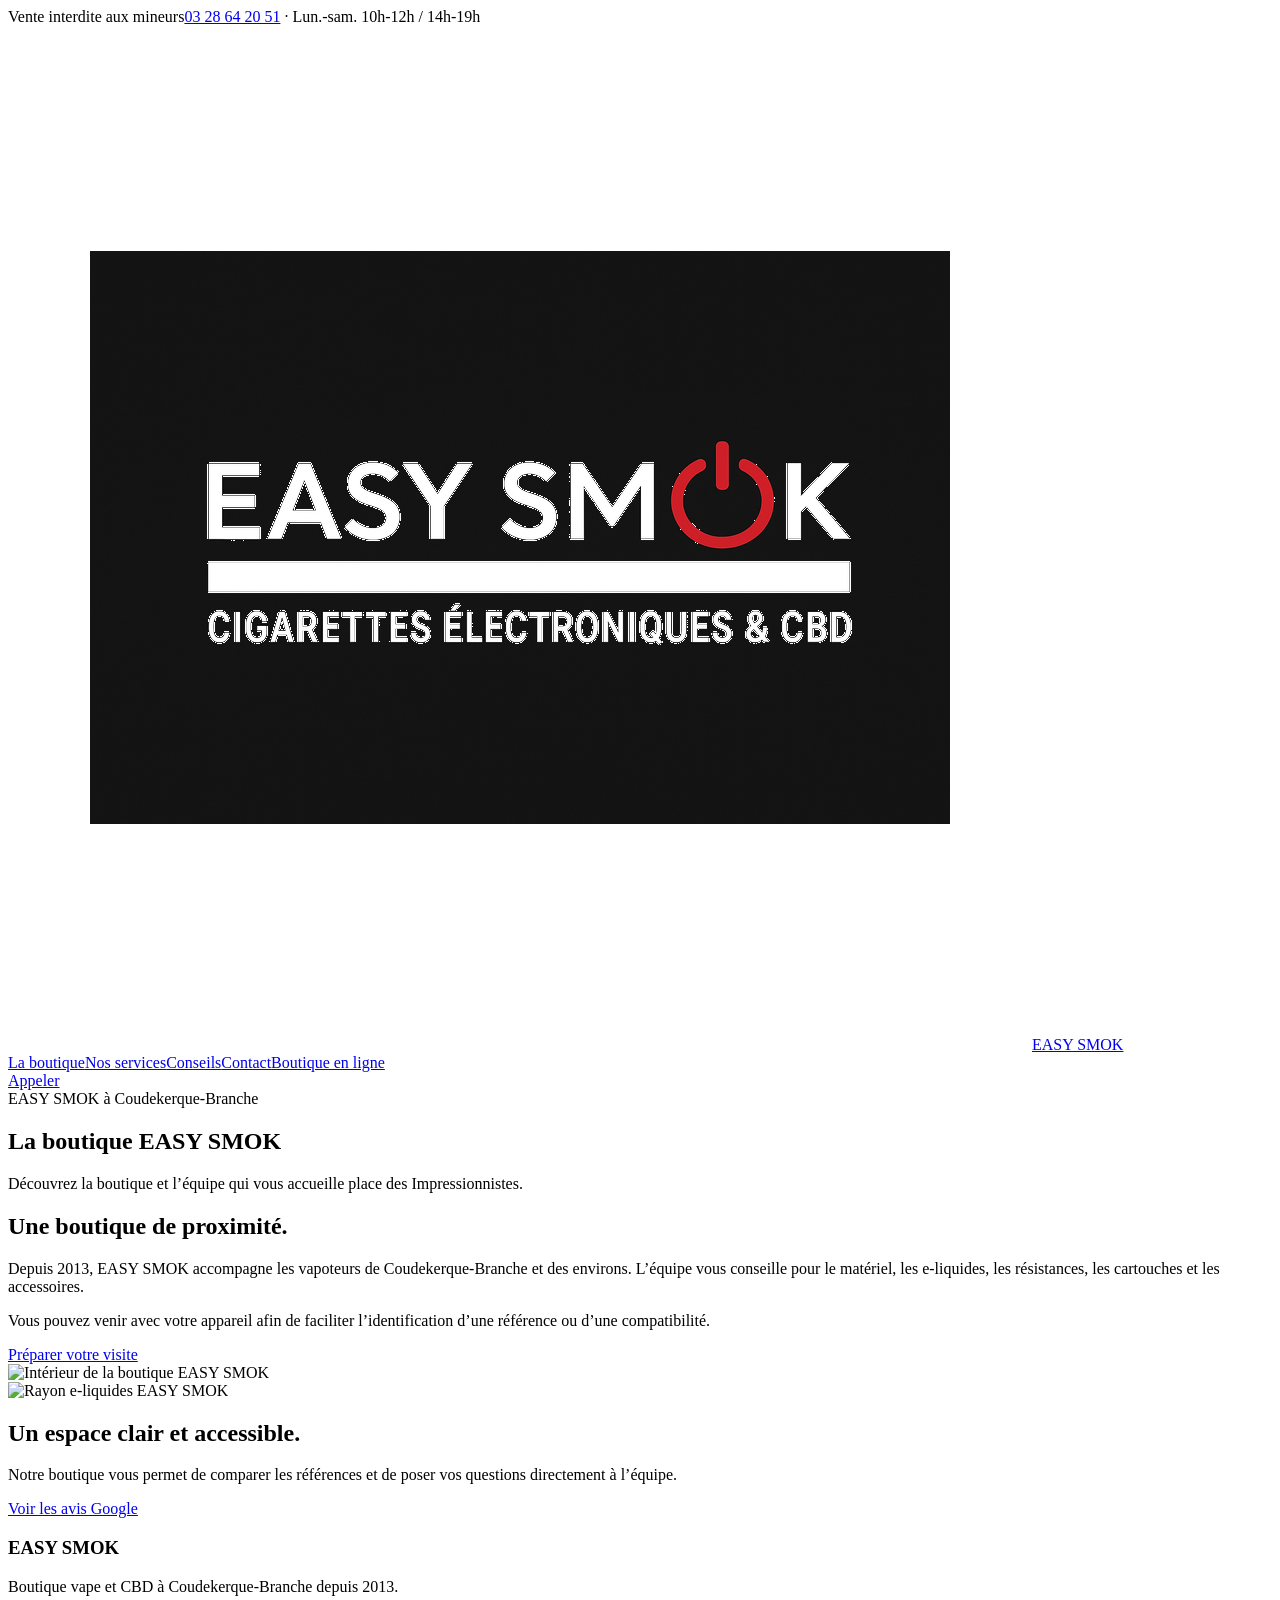
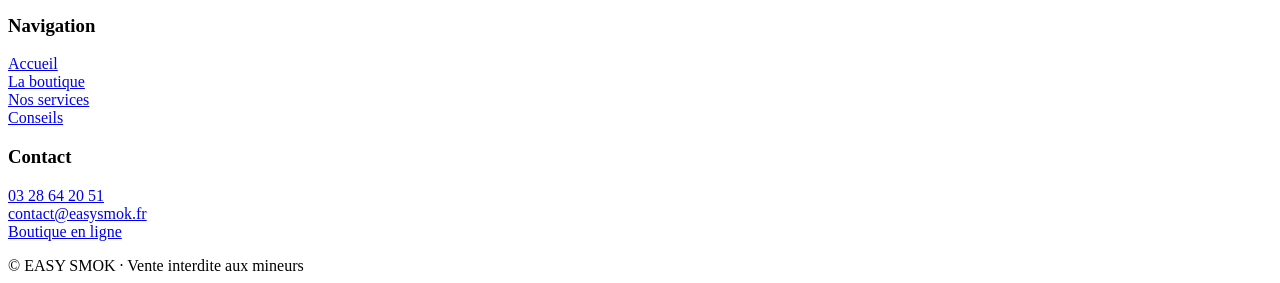
==== boutique.html @ bf8163ad "Add files via upload" ====
<!doctype html><html lang="fr"><head><meta charset="utf-8"><meta name="viewport" content="width=device-width, initial-scale=1"><title>La boutique EASY SMOK | EASY SMOK</title><meta name="description" content="Découvrez la boutique et l’équipe qui vous accueille place des Impressionnistes."><link rel="stylesheet" href="/assets/site.css"><link rel="icon" href="/assets/logo_easy_smok_apple_1024_transparent.png"></head><body><div class="top"><div class="wrap"><span>Vente interdite aux mineurs</span><span><a href="tel:+33328642051">03 28 64 20 51</a> · Lun.-sam. 10h-12h / 14h-19h</span></div></div><header class="header"><div class="wrap nav"><a class="logo" href="/"><img src="/assets/logo_easy_smok_apple_1024_transparent.png" alt="EASY SMOK"><span>EASY SMOK</span></a><nav class="menu"><a href="/boutique.html">La boutique</a><a href="/services.html">Nos services</a><a href="/conseils.html">Conseils</a><a href="/contact.html">Contact</a><a class="btn btn-red" href="https://easysmok.eproshopping.fr/" target="_blank" rel="noopener">Boutique en ligne</a></nav><a class="btn btn-outline mobile-call" href="tel:+33328642051">Appeler</a></div></header><main><section class="page-head"><div class="wrap"><div class="eyebrow">EASY SMOK à Coudekerque-Branche</div><h1>La boutique EASY SMOK</h1><p class="intro">Découvrez la boutique et l’équipe qui vous accueille place des Impressionnistes.</p></div></section><section class="section"><div class="wrap page-content"><div class="split"><div><h2>Une boutique de proximité.</h2><p>Depuis 2013, EASY SMOK accompagne les vapoteurs de Coudekerque-Branche et des environs. L’équipe vous conseille pour le matériel, les e-liquides, les résistances, les cartouches et les accessoires.</p><p>Vous pouvez venir avec votre appareil afin de faciliter l’identification d’une référence ou d’une compatibilité.</p><a class="btn btn-red" href="/contact.html">Préparer votre visite</a></div><img class="photo" src="/assets/photos/interieur-easy-smok.jpg" alt="Intérieur de la boutique EASY SMOK"></div><div class="section"><div class="split"><img class="photo" src="/assets/photos/rayon-e-liquides.jpg" alt="Rayon e-liquides EASY SMOK"><div><h2>Un espace clair et accessible.</h2><p>Notre boutique vous permet de comparer les références et de poser vos questions directement à l’équipe.</p><a class="btn btn-outline" href="https://share.google/ud11v9rca5r6Lkgyx" target="_blank" rel="noopener">Voir les avis Google</a></div></div></div></div></section></main><footer class="footer"><div class="wrap footer-grid"><div><h3>EASY SMOK</h3><p>Boutique vape et CBD à Coudekerque-Branche depuis 2013.</p></div><div><h3>Navigation</h3><p><a href="/">Accueil</a><br><a href="/boutique.html">La boutique</a><br><a href="/services.html">Nos services</a><br><a href="/conseils.html">Conseils</a></p></div><div><h3>Contact</h3><p><a href="tel:+33328642051">03 28 64 20 51</a><br><a href="mailto:contact@easysmok.fr">contact@easysmok.fr</a><br><a href="https://easysmok.eproshopping.fr/" target="_blank" rel="noopener">Boutique en ligne</a></p></div></div><div class="wrap copyright">© EASY SMOK · Vente interdite aux mineurs</div></footer></body></html>
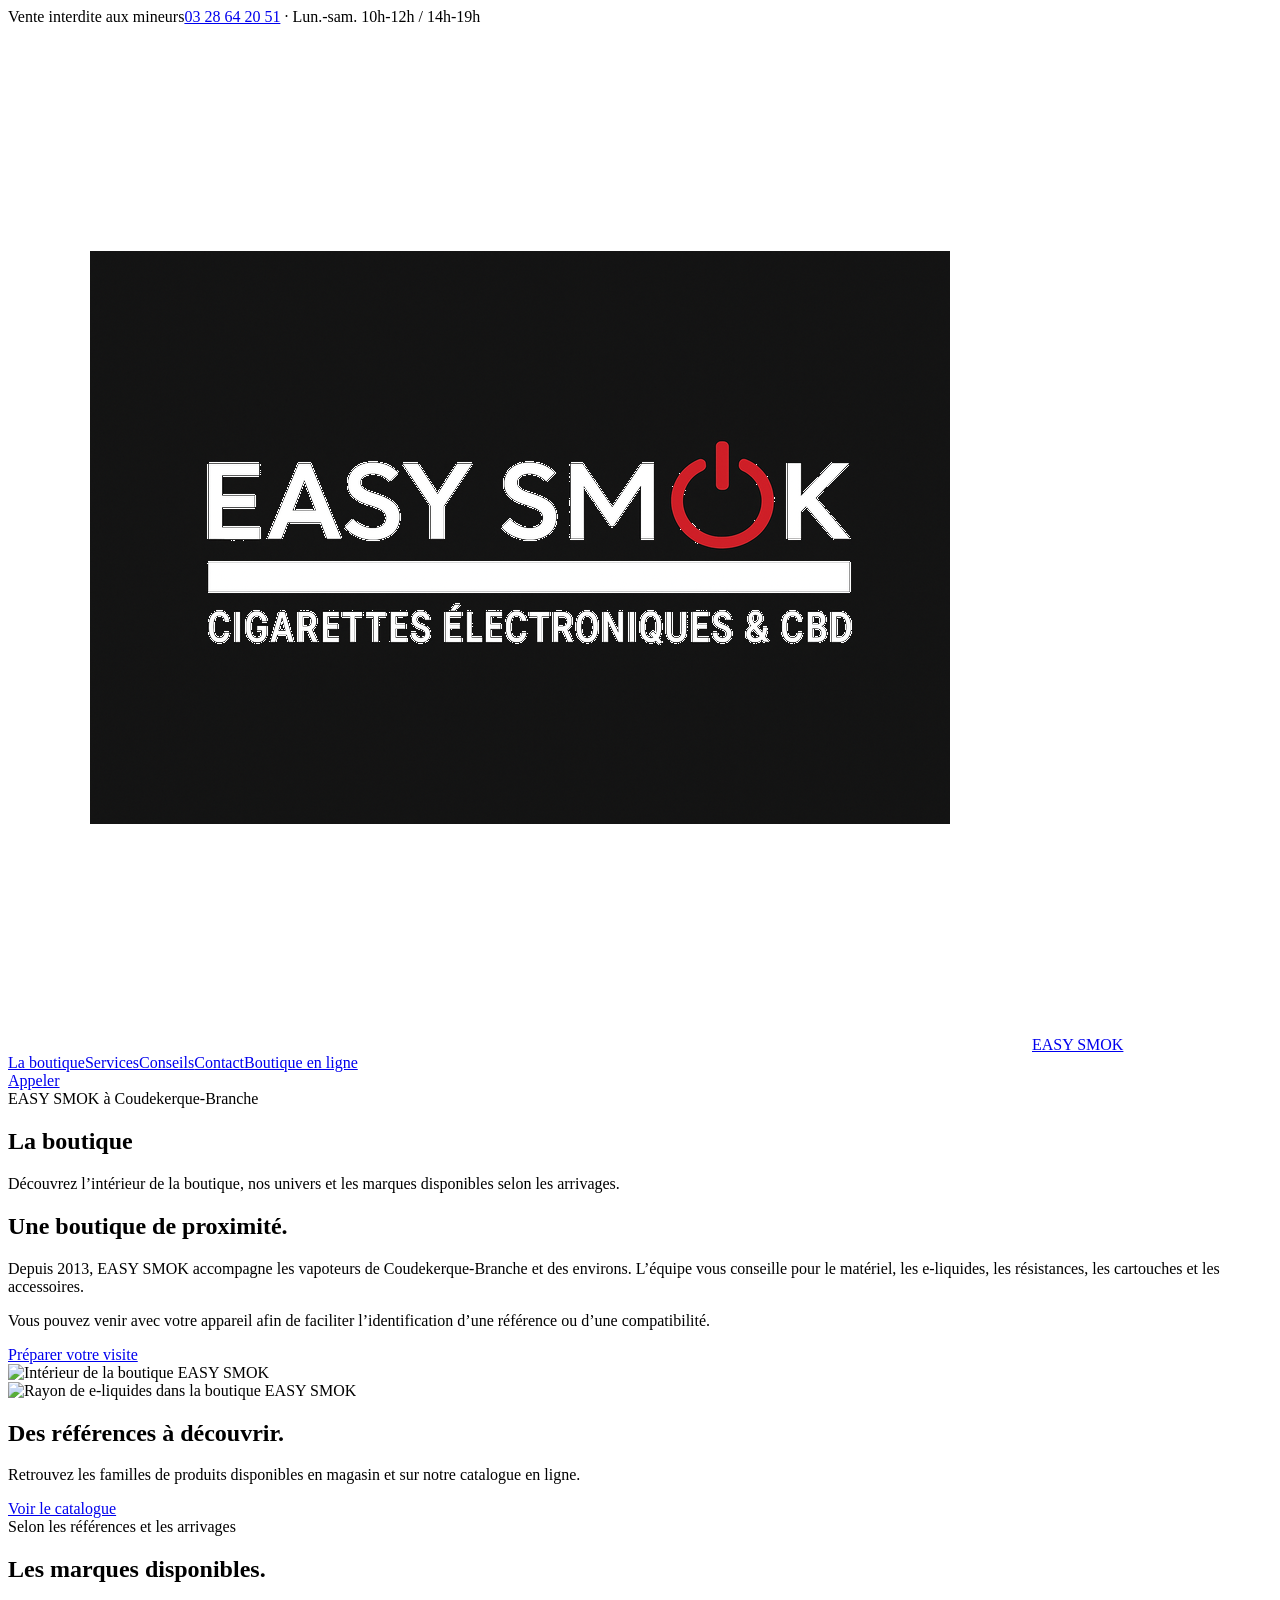
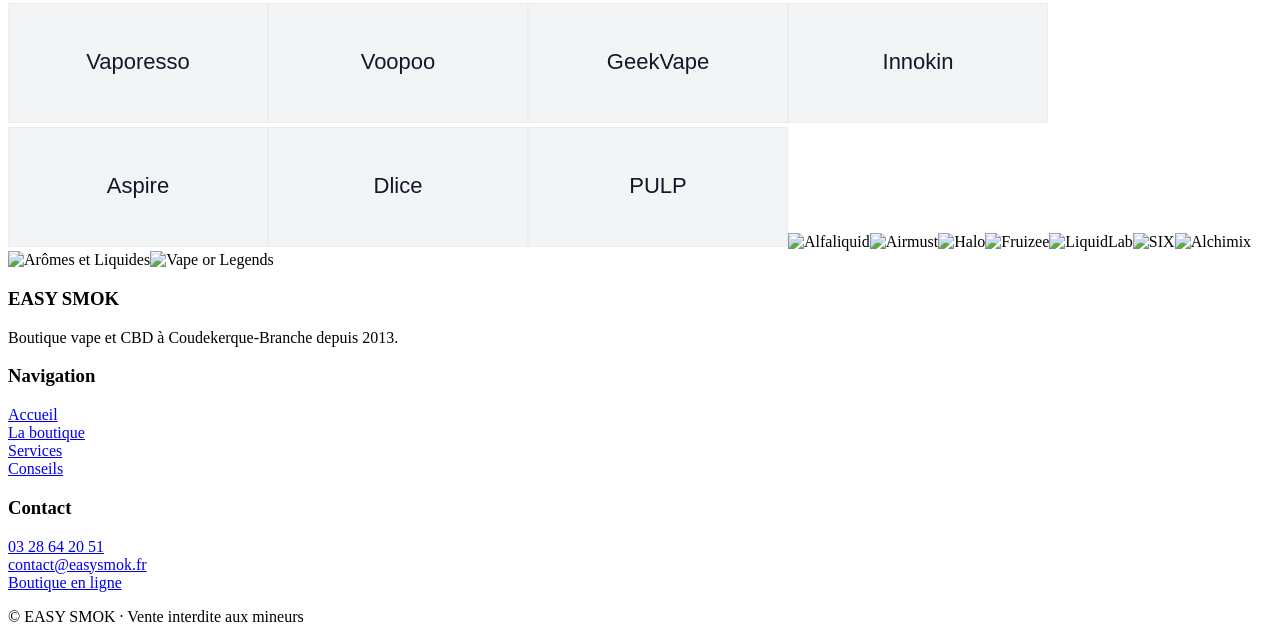
==== commit 17480d5e: "Add files via upload" ====
--- a/boutique.html
+++ b/boutique.html
@@ -1 +1 @@
-<!doctype html><html lang="fr"><head><meta charset="utf-8"><meta name="viewport" content="width=device-width, initial-scale=1"><title>La boutique EASY SMOK | EASY SMOK</title><meta name="description" content="Découvrez la boutique et l’équipe qui vous accueille place des Impressionnistes."><link rel="stylesheet" href="/assets/site.css"><link rel="icon" href="/assets/logo_easy_smok_apple_1024_transparent.png"></head><body><div class="top"><div class="wrap"><span>Vente interdite aux mineurs</span><span><a href="tel:+33328642051">03 28 64 20 51</a> · Lun.-sam. 10h-12h / 14h-19h</span></div></div><header class="header"><div class="wrap nav"><a class="logo" href="/"><img src="/assets/logo_easy_smok_apple_1024_transparent.png" alt="EASY SMOK"><span>EASY SMOK</span></a><nav class="menu"><a href="/boutique.html">La boutique</a><a href="/services.html">Nos services</a><a href="/conseils.html">Conseils</a><a href="/contact.html">Contact</a><a class="btn btn-red" href="https://easysmok.eproshopping.fr/" target="_blank" rel="noopener">Boutique en ligne</a></nav><a class="btn btn-outline mobile-call" href="tel:+33328642051">Appeler</a></div></header><main><section class="page-head"><div class="wrap"><div class="eyebrow">EASY SMOK à Coudekerque-Branche</div><h1>La boutique EASY SMOK</h1><p class="intro">Découvrez la boutique et l’équipe qui vous accueille place des Impressionnistes.</p></div></section><section class="section"><div class="wrap page-content"><div class="split"><div><h2>Une boutique de proximité.</h2><p>Depuis 2013, EASY SMOK accompagne les vapoteurs de Coudekerque-Branche et des environs. L’équipe vous conseille pour le matériel, les e-liquides, les résistances, les cartouches et les accessoires.</p><p>Vous pouvez venir avec votre appareil afin de faciliter l’identification d’une référence ou d’une compatibilité.</p><a class="btn btn-red" href="/contact.html">Préparer votre visite</a></div><img class="photo" src="/assets/photos/interieur-easy-smok.jpg" alt="Intérieur de la boutique EASY SMOK"></div><div class="section"><div class="split"><img class="photo" src="/assets/photos/rayon-e-liquides.jpg" alt="Rayon e-liquides EASY SMOK"><div><h2>Un espace clair et accessible.</h2><p>Notre boutique vous permet de comparer les références et de poser vos questions directement à l’équipe.</p><a class="btn btn-outline" href="https://share.google/ud11v9rca5r6Lkgyx" target="_blank" rel="noopener">Voir les avis Google</a></div></div></div></div></section></main><footer class="footer"><div class="wrap footer-grid"><div><h3>EASY SMOK</h3><p>Boutique vape et CBD à Coudekerque-Branche depuis 2013.</p></div><div><h3>Navigation</h3><p><a href="/">Accueil</a><br><a href="/boutique.html">La boutique</a><br><a href="/services.html">Nos services</a><br><a href="/conseils.html">Conseils</a></p></div><div><h3>Contact</h3><p><a href="tel:+33328642051">03 28 64 20 51</a><br><a href="mailto:contact@easysmok.fr">contact@easysmok.fr</a><br><a href="https://easysmok.eproshopping.fr/" target="_blank" rel="noopener">Boutique en ligne</a></p></div></div><div class="wrap copyright">© EASY SMOK · Vente interdite aux mineurs</div></footer></body></html>+<!doctype html><html lang="fr"><head><meta charset="utf-8"><meta name="viewport" content="width=device-width, initial-scale=1"><title>La boutique | EASY SMOK</title><meta name="description" content="Découvrez l’intérieur de la boutique, nos univers et les marques disponibles selon les arrivages."><link rel="stylesheet" href="/assets/site.css"><link rel="icon" href="/assets/logo_easy_smok_apple_1024_transparent.png"></head><body><div class="notice-bar"><div class="container"><span>Vente interdite aux mineurs</span><span><a href="tel:+33328642051">03 28 64 20 51</a> · Lun.-sam. 10h-12h / 14h-19h</span></div></div><header class="header"><div class="container navigation"><a class="brand" href="/"><img src="/assets/logo_easy_smok_apple_1024_transparent.png" alt="Logo EASY SMOK"><span class="brand-name">EASY SMOK</span></a><nav class="nav-links"><a href="/boutique.html">La boutique</a><a href="/services.html">Services</a><a href="/conseils.html">Conseils</a><a href="/contact.html">Contact</a><a class="button button-red" href="https://easysmok.eproshopping.fr/" target="_blank" rel="noopener">Boutique en ligne</a></nav><a class="button button-outline mobile-button" href="tel:+33328642051">Appeler</a></div></header><main><section class="page-hero"><div class="container"><div class="kicker">EASY SMOK à Coudekerque-Branche</div><h1>La boutique</h1><p class="section-lead">Découvrez l’intérieur de la boutique, nos univers et les marques disponibles selon les arrivages.</p></div></section><section class="section"><div class="container page-content"><div class="photo-split"><div><h2>Une boutique de proximité.</h2><p>Depuis 2013, EASY SMOK accompagne les vapoteurs de Coudekerque-Branche et des environs. L’équipe vous conseille pour le matériel, les e-liquides, les résistances, les cartouches et les accessoires.</p><p>Vous pouvez venir avec votre appareil afin de faciliter l’identification d’une référence ou d’une compatibilité.</p><a class="button button-red" href="/contact.html">Préparer votre visite</a></div><img src="/assets/photos/interieur-easy-smok.jpg" alt="Intérieur de la boutique EASY SMOK"></div><div class="section"><div class="photo-split"><img src="/assets/photos/rayon-e-liquides.jpg" alt="Rayon de e-liquides dans la boutique EASY SMOK"><div><h2>Des références à découvrir.</h2><p>Retrouvez les familles de produits disponibles en magasin et sur notre catalogue en ligne.</p><a class="button button-red" href="https://easysmok.eproshopping.fr/" target="_blank" rel="noopener">Voir le catalogue</a></div></div></div><div><div class="kicker">Selon les références et les arrivages</div><h2>Les marques disponibles.</h2><div class="brand-list"><img src="/assets/brands/vaporesso.svg" alt="Vaporesso"><img src="/assets/brands/voopoo.svg" alt="Voopoo"><img src="/assets/brands/geekvape.svg" alt="GeekVape"><img src="/assets/brands/innokin.svg" alt="Innokin"><img src="/assets/brands/aspire.svg" alt="Aspire"><img src="/assets/brands/dlice.svg" alt="Dlice"><img src="/assets/brands/pulp.svg" alt="Pulp"><img src="/assets/brands-official/alfaliquid.png" alt="Alfaliquid"><img src="/assets/brands-official/airmust.png" alt="Airmust"><img src="/assets/brands-official/halo.jpg" alt="Halo"><img src="/assets/brands-official/fruizee.jpg" alt="Fruizee"><img src="/assets/brands-official/liquidlab.webp" alt="LiquidLab"><img src="/assets/brands-official/six.jpg" alt="SIX"><img src="/assets/brands-official/alchimix.gif" alt="Alchimix"><img src="/assets/brands-official/arome-et-liquide.webp" alt="Arômes et Liquides"><img src="/assets/brands-official/vape-of-legends.png" alt="Vape or Legends"></div></div></div></section></main><footer class="footer"><div class="container footer-grid"><div><h3>EASY SMOK</h3><p>Boutique vape et CBD à Coudekerque-Branche depuis 2013.</p></div><div><h3>Navigation</h3><p><a href="/">Accueil</a><br><a href="/boutique.html">La boutique</a><br><a href="/services.html">Services</a><br><a href="/conseils.html">Conseils</a></p></div><div><h3>Contact</h3><p><a href="tel:+33328642051">03 28 64 20 51</a><br><a href="mailto:contact@easysmok.fr">contact@easysmok.fr</a><br><a href="https://easysmok.eproshopping.fr/" target="_blank" rel="noopener">Boutique en ligne</a></p></div></div><div class="container footer-bottom">© EASY SMOK · Vente interdite aux mineurs</div></footer></body></html>
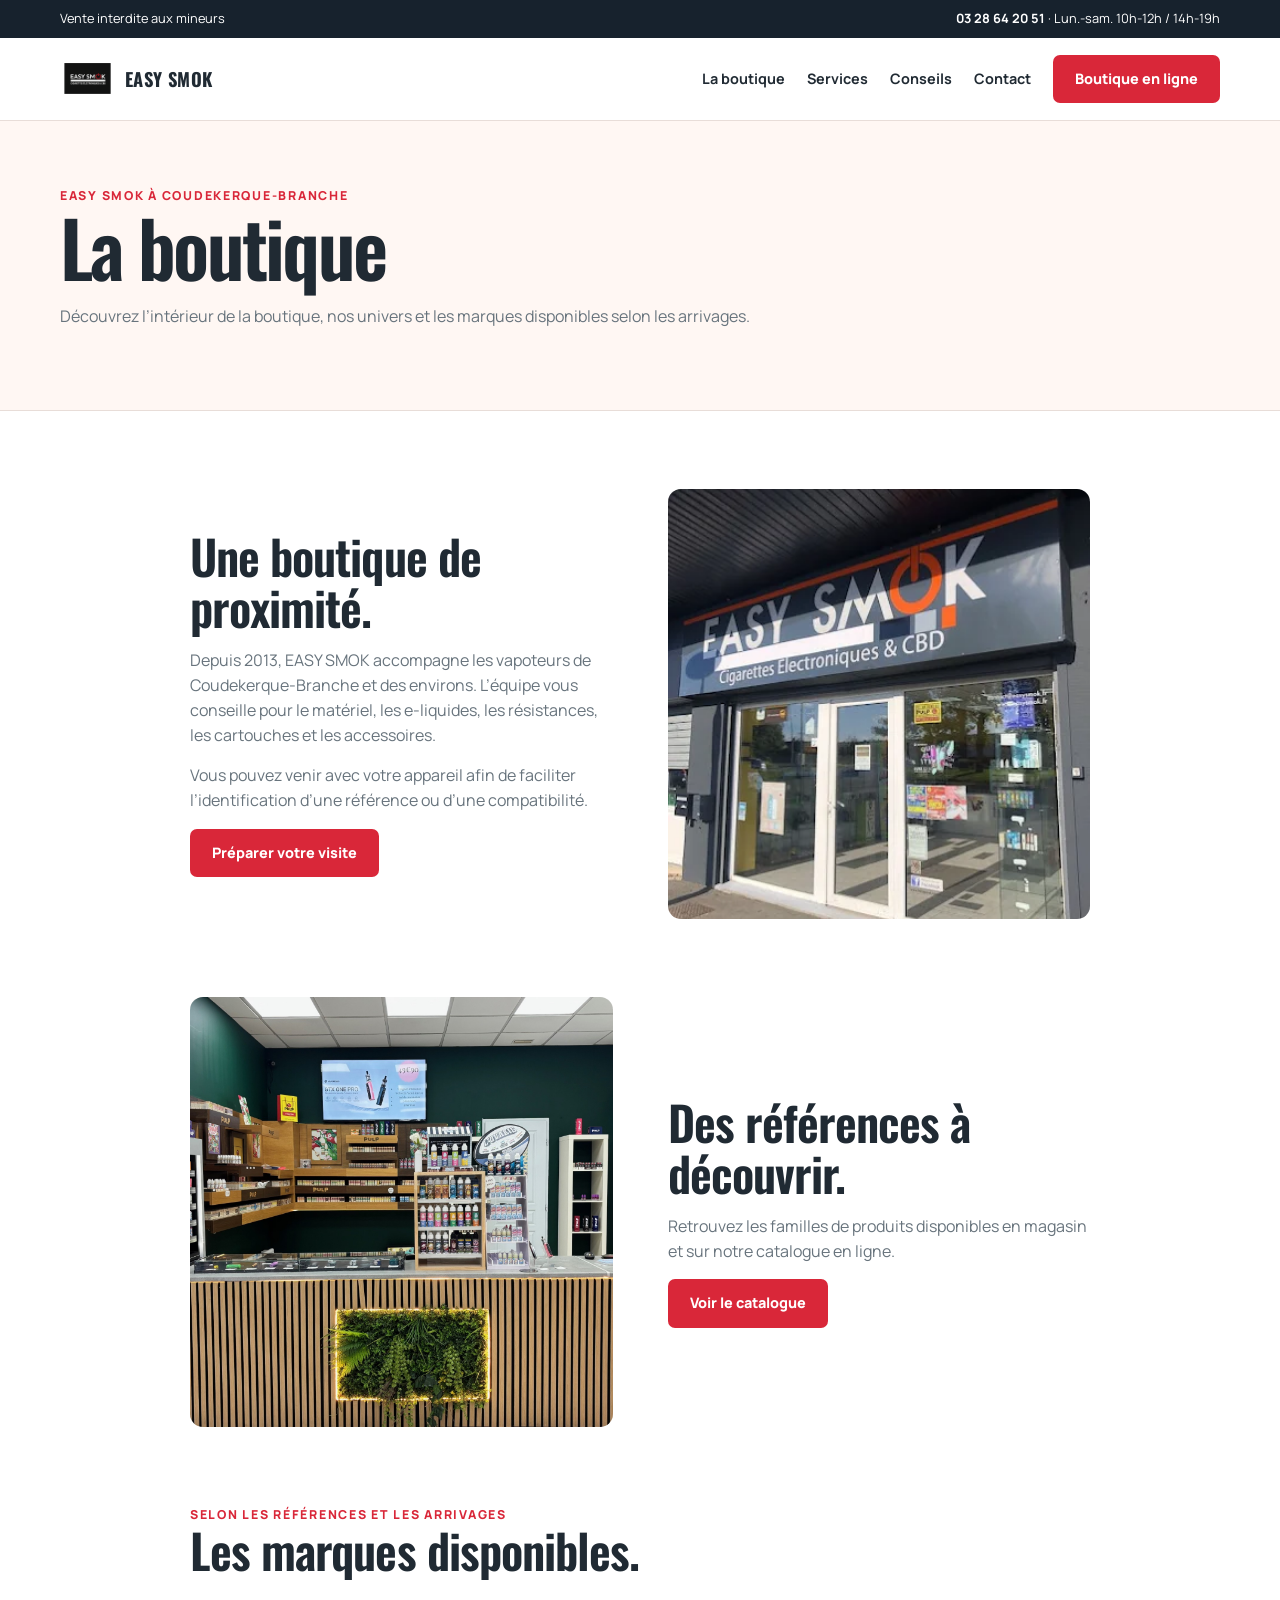
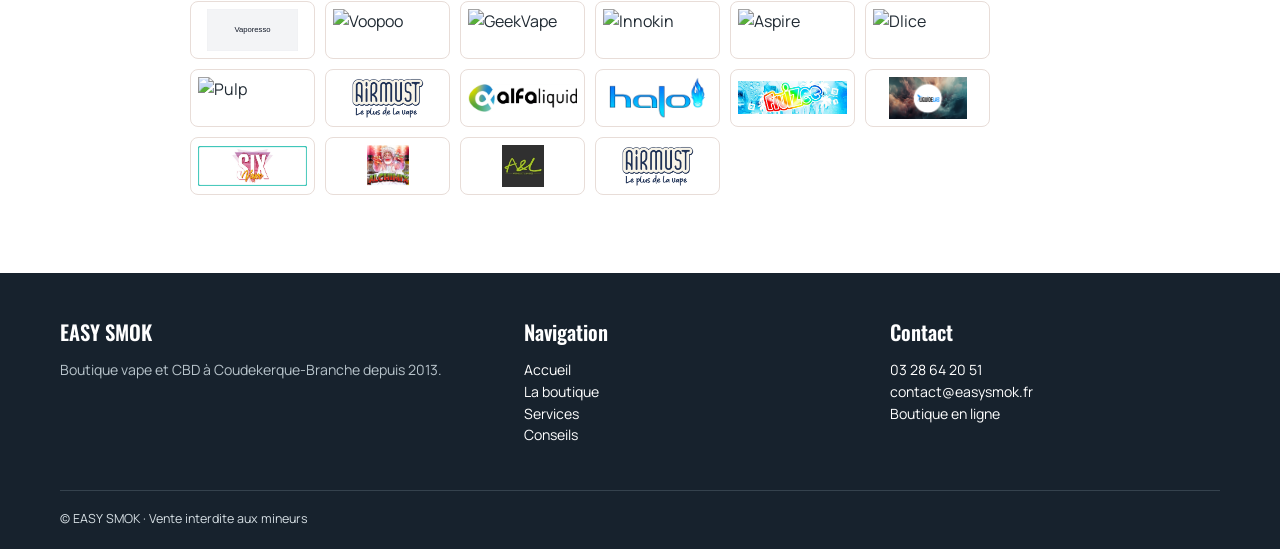
==== commit c0b46ea2: "Add files via upload" ====
--- a/boutique.html
+++ b/boutique.html
@@ -1 +1 @@
-<!doctype html><html lang="fr"><head><meta charset="utf-8"><meta name="viewport" content="width=device-width, initial-scale=1"><title>La boutique | EASY SMOK</title><meta name="description" content="Découvrez l’intérieur de la boutique, nos univers et les marques disponibles selon les arrivages."><link rel="stylesheet" href="/assets/site.css"><link rel="icon" href="/assets/logo_easy_smok_apple_1024_transparent.png"></head><body><div class="notice-bar"><div class="container"><span>Vente interdite aux mineurs</span><span><a href="tel:+33328642051">03 28 64 20 51</a> · Lun.-sam. 10h-12h / 14h-19h</span></div></div><header class="header"><div class="container navigation"><a class="brand" href="/"><img src="/assets/logo_easy_smok_apple_1024_transparent.png" alt="Logo EASY SMOK"><span class="brand-name">EASY SMOK</span></a><nav class="nav-links"><a href="/boutique.html">La boutique</a><a href="/services.html">Services</a><a href="/conseils.html">Conseils</a><a href="/contact.html">Contact</a><a class="button button-red" href="https://easysmok.eproshopping.fr/" target="_blank" rel="noopener">Boutique en ligne</a></nav><a class="button button-outline mobile-button" href="tel:+33328642051">Appeler</a></div></header><main><section class="page-hero"><div class="container"><div class="kicker">EASY SMOK à Coudekerque-Branche</div><h1>La boutique</h1><p class="section-lead">Découvrez l’intérieur de la boutique, nos univers et les marques disponibles selon les arrivages.</p></div></section><section class="section"><div class="container page-content"><div class="photo-split"><div><h2>Une boutique de proximité.</h2><p>Depuis 2013, EASY SMOK accompagne les vapoteurs de Coudekerque-Branche et des environs. L’équipe vous conseille pour le matériel, les e-liquides, les résistances, les cartouches et les accessoires.</p><p>Vous pouvez venir avec votre appareil afin de faciliter l’identification d’une référence ou d’une compatibilité.</p><a class="button button-red" href="/contact.html">Préparer votre visite</a></div><img src="/assets/photos/interieur-easy-smok.jpg" alt="Intérieur de la boutique EASY SMOK"></div><div class="section"><div class="photo-split"><img src="/assets/photos/rayon-e-liquides.jpg" alt="Rayon de e-liquides dans la boutique EASY SMOK"><div><h2>Des références à découvrir.</h2><p>Retrouvez les familles de produits disponibles en magasin et sur notre catalogue en ligne.</p><a class="button button-red" href="https://easysmok.eproshopping.fr/" target="_blank" rel="noopener">Voir le catalogue</a></div></div></div><div><div class="kicker">Selon les références et les arrivages</div><h2>Les marques disponibles.</h2><div class="brand-list"><img src="/assets/brands/vaporesso.svg" alt="Vaporesso"><img src="/assets/brands/voopoo.svg" alt="Voopoo"><img src="/assets/brands/geekvape.svg" alt="GeekVape"><img src="/assets/brands/innokin.svg" alt="Innokin"><img src="/assets/brands/aspire.svg" alt="Aspire"><img src="/assets/brands/dlice.svg" alt="Dlice"><img src="/assets/brands/pulp.svg" alt="Pulp"><img src="/assets/brands-official/alfaliquid.png" alt="Alfaliquid"><img src="/assets/brands-official/airmust.png" alt="Airmust"><img src="/assets/brands-official/halo.jpg" alt="Halo"><img src="/assets/brands-official/fruizee.jpg" alt="Fruizee"><img src="/assets/brands-official/liquidlab.webp" alt="LiquidLab"><img src="/assets/brands-official/six.jpg" alt="SIX"><img src="/assets/brands-official/alchimix.gif" alt="Alchimix"><img src="/assets/brands-official/arome-et-liquide.webp" alt="Arômes et Liquides"><img src="/assets/brands-official/vape-of-legends.png" alt="Vape or Legends"></div></div></div></section></main><footer class="footer"><div class="container footer-grid"><div><h3>EASY SMOK</h3><p>Boutique vape et CBD à Coudekerque-Branche depuis 2013.</p></div><div><h3>Navigation</h3><p><a href="/">Accueil</a><br><a href="/boutique.html">La boutique</a><br><a href="/services.html">Services</a><br><a href="/conseils.html">Conseils</a></p></div><div><h3>Contact</h3><p><a href="tel:+33328642051">03 28 64 20 51</a><br><a href="mailto:contact@easysmok.fr">contact@easysmok.fr</a><br><a href="https://easysmok.eproshopping.fr/" target="_blank" rel="noopener">Boutique en ligne</a></p></div></div><div class="container footer-bottom">© EASY SMOK · Vente interdite aux mineurs</div></footer></body></html>+<!doctype html><html lang="fr"><head><meta charset="utf-8"><meta name="viewport" content="width=device-width, initial-scale=1"><title>La boutique | EASY SMOK</title><meta name="description" content="Découvrez l’intérieur de la boutique, nos univers et les marques disponibles selon les arrivages."><link rel="stylesheet" href="/assets/site.css"><link rel="icon" href="/assets/logo_easy_smok_apple_1024_transparent.png"></head><body><div class="notice-bar"><div class="container"><span>Vente interdite aux mineurs</span><span><a href="tel:+33328642051">03 28 64 20 51</a> · Lun.-sam. 10h-12h / 14h-19h</span></div></div><header class="header"><div class="container navigation"><a class="brand" href="/"><img src="/assets/logo_easy_smok_apple_1024_transparent.png" alt="Logo EASY SMOK"><span class="brand-name">EASY SMOK</span></a><nav class="nav-links"><a href="/boutique.html">La boutique</a><a href="/services.html">Services</a><a href="/conseils.html">Conseils</a><a href="/contact.html">Contact</a><a class="button button-red" href="https://easysmok.eproshopping.fr/" target="_blank" rel="noopener">Boutique en ligne</a></nav><a class="button button-outline mobile-button" href="tel:+33328642051">Appeler</a></div></header><main><section class="page-hero"><div class="container"><div class="kicker">EASY SMOK à Coudekerque-Branche</div><h1>La boutique</h1><p class="section-lead">Découvrez l’intérieur de la boutique, nos univers et les marques disponibles selon les arrivages.</p></div></section><section class="section"><div class="container page-content"><div class="photo-split"><div><h2>Une boutique de proximité.</h2><p>Depuis 2013, EASY SMOK accompagne les vapoteurs de Coudekerque-Branche et des environs. L’équipe vous conseille pour le matériel, les e-liquides, les résistances, les cartouches et les accessoires.</p><p>Vous pouvez venir avec votre appareil afin de faciliter l’identification d’une référence ou d’une compatibilité.</p><a class="button button-red" href="/contact.html">Préparer votre visite</a></div><img src="/assets/photos/vue-interieure-2.webp" alt="Intérieur de la boutique EASY SMOK"></div><div class="section"><div class="photo-split"><img src="/assets/photos/rayon-e-liquides.jpg" alt="Rayon de e-liquides dans la boutique EASY SMOK"><div><h2>Des références à découvrir.</h2><p>Retrouvez les familles de produits disponibles en magasin et sur notre catalogue en ligne.</p><a class="button button-red" href="https://easysmok.eproshopping.fr/" target="_blank" rel="noopener">Voir le catalogue</a></div></div></div><div><div class="kicker">Selon les références et les arrivages</div><h2>Les marques disponibles.</h2><div class="brand-list"><img src="/assets/brands/vaporesso.svg" alt="Vaporesso"><img src="/assets/brands-official/voopoo.jpg" alt="Voopoo"><img src="/assets/brands-official/geekvape.jpg" alt="GeekVape"><img src="/assets/brands-official/innokin.jpg" alt="Innokin"><img src="/assets/brands-official/aspire.webp" alt="Aspire"><img src="/assets/brands-official/dlice.png" alt="Dlice"><img src="/assets/brands-official/pulp.webp" alt="Pulp"><img src="/assets/brands-official/alfaliquid.png" alt="Alfaliquid"><img src="/assets/brands-official/airmust.png" alt="Airmust"><img src="/assets/brands-official/halo.jpg" alt="Halo"><img src="/assets/brands-official/fruizee.jpg" alt="Fruizee"><img src="/assets/brands-official/liquidlab.webp" alt="LiquidLab"><img src="/assets/brands-official/six.jpg" alt="SIX"><img src="/assets/brands-official/alchimix.gif" alt="Alchimix"><img src="/assets/brands-official/arome-et-liquide.webp" alt="Arômes et Liquides"><img src="/assets/brands-official/vape-of-legends.png" alt="Vape or Legends"></div></div></div></section></main><footer class="footer"><div class="container footer-grid"><div><h3>EASY SMOK</h3><p>Boutique vape et CBD à Coudekerque-Branche depuis 2013.</p></div><div><h3>Navigation</h3><p><a href="/">Accueil</a><br><a href="/boutique.html">La boutique</a><br><a href="/services.html">Services</a><br><a href="/conseils.html">Conseils</a></p></div><div><h3>Contact</h3><p><a href="tel:+33328642051">03 28 64 20 51</a><br><a href="mailto:contact@easysmok.fr">contact@easysmok.fr</a><br><a href="https://easysmok.eproshopping.fr/" target="_blank" rel="noopener">Boutique en ligne</a></p></div></div><div class="container footer-bottom">© EASY SMOK · Vente interdite aux mineurs</div></footer></body></html>
--- a/assets/site.css
+++ b/assets/site.css
@@ -0,0 +1,2 @@
+@import url('https://fonts.googleapis.com/css2?family=Manrope:wght@400;500;600;700;800&family=Oswald:wght@500;600;700&display=swap');
+:root{--red:#d92739;--red-dark:#a91829;--navy:#17222d;--text:#202a33;--muted:#68747d;--cream:#fff7f3;--line:#e8ddd8;--white:#fff}*{box-sizing:border-box}html{scroll-behavior:smooth}body{margin:0;color:var(--text);font-family:Manrope,Arial,sans-serif;line-height:1.55;background:#fff}h1,h2,h3{font-family:Oswald,Arial,sans-serif;font-weight:600;line-height:1.08;margin:0 0 16px}h1{font-size:clamp(2.8rem,6vw,5.7rem);letter-spacing:-.035em}h2{font-size:clamp(2rem,3.7vw,3.2rem);letter-spacing:-.02em}h3{font-size:1.28rem}p{color:var(--muted)}a{color:inherit}.container{width:min(1160px,calc(100% - 36px));margin:0 auto}.notice-bar{background:var(--navy);color:#fff;font-size:.8rem}.notice-bar .container{display:flex;justify-content:space-between;gap:15px;padding:9px 0}.notice-bar a{color:#fff;text-decoration:none;font-weight:700}.header{position:sticky;top:0;z-index:20;background:#fff;border-bottom:1px solid var(--line)}.navigation{height:82px;display:flex;align-items:center;justify-content:space-between;gap:24px}.brand{display:flex;align-items:center;gap:10px;font-weight:800;text-decoration:none}.brand img{width:55px;height:55px;object-fit:contain}.brand-name{font-family:Oswald;font-size:1.15rem;letter-spacing:.02em}.nav-links{display:flex;align-items:center;gap:22px;font-size:.9rem;font-weight:700}.nav-links a{text-decoration:none}.nav-links a:hover{color:var(--red)}.button{display:inline-flex;align-items:center;justify-content:center;min-height:48px;padding:12px 21px;border-radius:7px;text-decoration:none;font-weight:800;font-size:.9rem;border:1px solid transparent}.button-red{background:var(--red);color:#fff}.button-red:hover{background:var(--red-dark)}.button-light{background:#fff;color:var(--navy)}.button-outline{border-color:var(--line);background:#fff}.button-outline:hover{border-color:var(--red);color:var(--red)}.mobile-button{display:none}.hero{background:var(--navy);color:#fff}.hero-grid{display:grid;grid-template-columns:1fr 1fr;min-height:610px}.hero-content{display:flex;flex-direction:column;justify-content:center;padding:65px 48px 65px 0}.hero h1{max-width:650px}.hero p{color:#dce3e8;font-size:1.08rem;max-width:580px}.label{display:inline-block;width:max-content;margin-bottom:18px;padding:7px 13px;border:1px solid rgba(255,255,255,.35);border-radius:999px;color:#fff;font-size:.77rem;font-weight:800;text-transform:uppercase;letter-spacing:.1em}.button-row{display:flex;flex-wrap:wrap;gap:12px;margin-top:25px}.hero-details{display:flex;flex-wrap:wrap;gap:28px;margin-top:32px}.hero-details strong,.hero-details span{display:block}.hero-details strong{font-size:.9rem}.hero-details span{color:#aebbc3;font-size:.8rem}.hero-image img{display:block;width:100%;height:100%;min-height:610px;object-fit:cover}.section{padding:78px 0}.section-cream{background:var(--cream);border-block:1px solid var(--line)}.kicker{color:var(--red);font-size:.77rem;font-weight:800;text-transform:uppercase;letter-spacing:.14em}.section-lead{max-width:700px}.section-heading{display:flex;justify-content:space-between;align-items:end;gap:35px;margin-bottom:28px}.section-heading>p{max-width:440px;margin:0}.service-grid{display:grid;grid-template-columns:repeat(4,1fr);gap:15px}.service{padding:24px;border:1px solid var(--line);border-radius:11px;background:#fff}.service p{font-size:.9rem;margin-bottom:0}.service-icon{width:38px;height:38px;margin-bottom:22px;border-radius:50%;background:#ffe6e4;color:var(--red);display:grid;place-items:center;font-weight:800}.shop-grid{display:grid;grid-template-columns:repeat(4,1fr);gap:14px;margin-top:28px}.shop-card{min-height:240px;padding:24px;border-radius:12px;display:flex;flex-direction:column;justify-content:end;color:#fff;text-decoration:none;background:#26343e}.shop-card strong{font-family:Oswald;font-size:1.5rem;line-height:1.05}.shop-card span{margin-top:7px;color:rgba(255,255,255,.78);font-size:.83rem}.shop-card.red{background:linear-gradient(145deg,#e2394b,#a01627)}.shop-card.dark{background:linear-gradient(145deg,#2f404b,#111820)}.shop-card.sand{color:#28201e;background:linear-gradient(145deg,#e8cfc4,#ae7b70)}.shop-card.sand span{color:#59423d}.shop-card.photo{background:linear-gradient(145deg,rgba(16,24,30,.55),rgba(16,24,30,.9)),url('/assets/photos/rayon-e-liquides.jpg') center/cover}.photo-split{display:grid;grid-template-columns:1fr 1fr;gap:55px;align-items:center}.photo-split img{display:block;width:100%;height:430px;border-radius:13px;object-fit:cover}.pill-list{display:flex;flex-wrap:wrap;gap:8px;margin-top:20px}.pill{padding:8px 12px;border:1px solid var(--line);border-radius:999px;font-size:.8rem;font-weight:700;background:#fff}.rating{display:grid;grid-template-columns:1fr 1fr;gap:30px;align-items:center}.rating-box{padding:30px;border-radius:12px;background:var(--navy);color:#fff}.rating-box strong{font-family:Oswald;font-size:5rem;line-height:1}.rating-box p{color:#cbd4da}.stars{color:#f3bd32;font-size:1.45rem;letter-spacing:3px}.contact-grid{display:grid;grid-template-columns:1fr 1fr;gap:16px}.contact-card{padding:28px;border:1px solid var(--line);border-radius:12px;background:#fff}.contact-card p{margin-bottom:22px}.brand-list{display:flex;flex-wrap:wrap;gap:10px;margin-top:26px}.brand-list img{width:125px;height:58px;object-fit:contain;padding:7px;border:1px solid var(--line);border-radius:8px;background:#fff}.footer{padding:48px 0 20px;background:var(--navy);color:#d6dfe4}.footer-grid{display:grid;grid-template-columns:1.3fr 1fr 1fr;gap:35px}.footer h3{color:#fff}.footer p{color:#b8c4cb;font-size:.88rem}.footer a{color:#fff;text-decoration:none}.footer-bottom{margin-top:30px;padding-top:18px;border-top:1px solid #35424d;font-size:.78rem}.page-hero{padding:65px 0;background:var(--cream);border-bottom:1px solid var(--line)}.page-content{max-width:900px}.page-content .photo{width:100%;max-height:460px;object-fit:cover;border-radius:13px}.guide-grid{display:grid;grid-template-columns:repeat(3,1fr);gap:12px;margin-top:25px}.guide-link{padding:18px;border:1px solid var(--line);border-radius:9px;text-decoration:none;font-weight:800;background:#fff}.guide-link span{float:right;color:var(--red)}@media(max-width:850px){.nav-links{display:none}.mobile-button{display:inline-flex}.hero-grid,.photo-split{grid-template-columns:1fr}.hero-content{padding:55px 0}.hero-image img{min-height:350px}.service-grid,.shop-grid{grid-template-columns:1fr 1fr}.section-heading{display:block}.section-heading>p{margin-top:12px}.rating,.contact-grid,.footer-grid{grid-template-columns:1fr 1fr}}@media(max-width:540px){.container{width:calc(100% - 28px)}.notice-bar .container{display:block;text-align:center}.notice-bar span{display:block}.navigation{height:70px}.brand img{width:45px;height:45px}.hero-content{padding:45px 0}.hero-image img{min-height:260px}.hero h1{font-size:3.25rem}.button-row .button{width:100%}.hero-details{gap:14px}.section{padding:52px 0}.service-grid,.shop-grid,.rating,.contact-grid,.guide-grid,.footer-grid{grid-template-columns:1fr}.photo-split img{height:280px}.brand-list img{width:105px;height:52px}}
